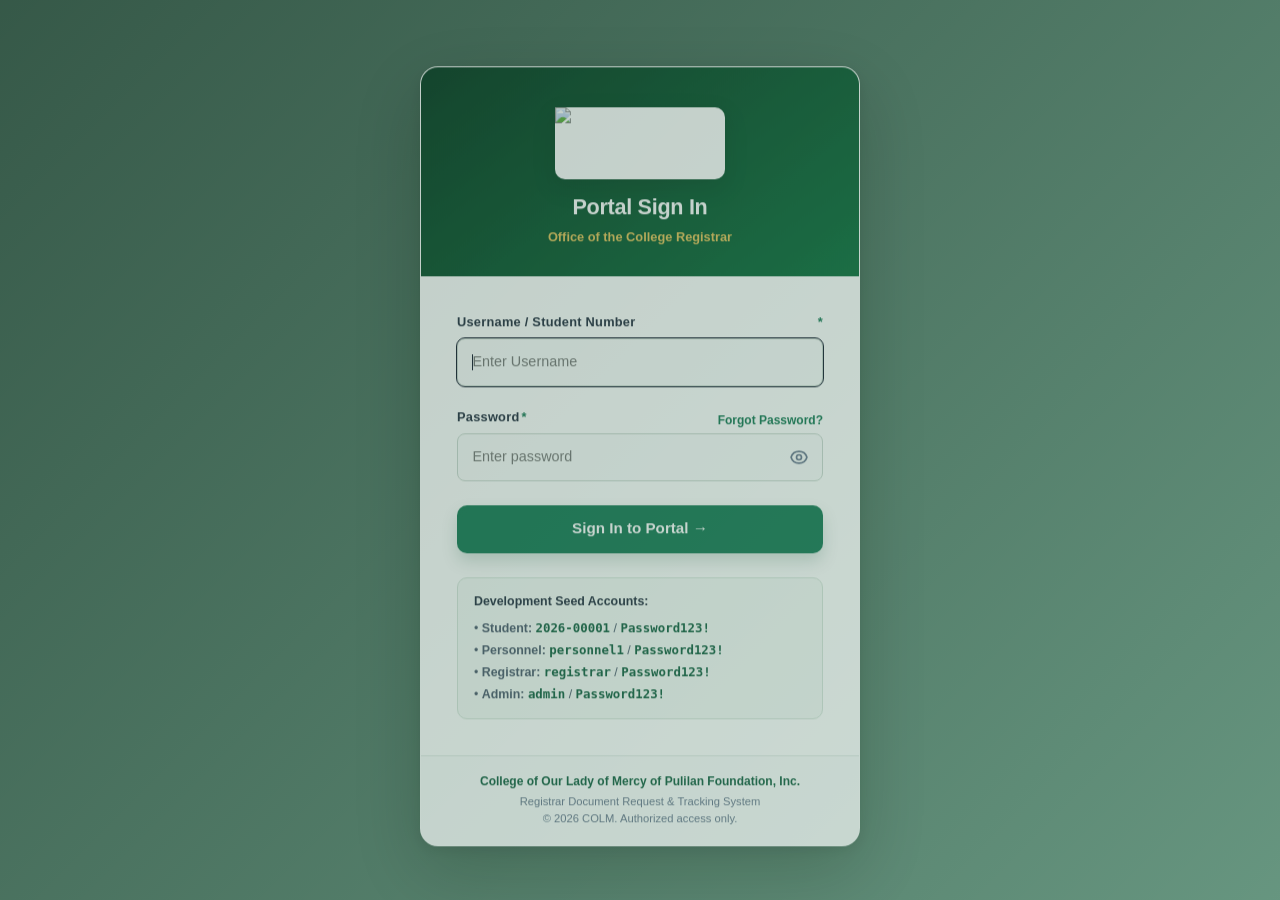
==== frontend/admin.html @ e0d3b265 "fixing UI, Function" ====
<!DOCTYPE html>
<html lang="en">
<head>
    <meta charset="UTF-8">
    <meta name="viewport" content="width=device-width, initial-scale=1.0">
    <title>System Administrator Portal - COLM</title>
    <link rel="stylesheet" href="css/reset.css?v=green20260903">
    <link rel="stylesheet" href="css/main.css?v=green20260903">
    <link rel="stylesheet" href="css/forms.css?v=green20260903">
    <link rel="stylesheet" href="css/tables.css?v=green20260903">
    <link rel="stylesheet" href="css/modals.css?v=green20260903">
    <link rel="stylesheet" href="css/notifications.css?v=green20260903">
    <link rel="stylesheet" href="css/responsive.css?v=green20260903">
    <link rel="stylesheet" href="css/ui-refresh.css?v=20260904">
</head>
<body>

    <div class="app-container">
        <!-- Sidebar -->
        <aside class="app-sidebar" id="appSidebar">
            <div class="sidebar-header">
                <div class="institution-logo">
                    <img src="colmlogo.jpg" alt="COLM logo">
                </div>
                <div class="sidebar-title">
                    <h2>SYSTEM ADMIN</h2>
                    <p>IT Department</p>
                </div>
            </div>

            <nav class="sidebar-nav">
                <div class="nav-section-title">Administration</div>
                <a href="#users" class="nav-item active" data-view="users">
                    <svg fill="none" stroke="currentColor" viewBox="0 0 24 24"><path stroke-linecap="round" stroke-linejoin="round" stroke-width="2" d="M12 4.354a4 4 0 110 5.292M15 21H3v-1a6 6 0 0112 0v1zm0 0h6v-1a6 6 0 00-9-5.197M13 7a4 4 0 11-8 0 4 4 0 018 0z"/></svg>
                    <span>User Accounts</span>
                </a>
                <a href="#audit" class="nav-item" data-view="audit">
                    <svg fill="none" stroke="currentColor" viewBox="0 0 24 24"><path stroke-linecap="round" stroke-linejoin="round" stroke-width="2" d="M9 12l2 2 4-4m5.618-4.016A11.955 11.955 0 0112 2.944a11.955 11.955 0 01-8.618 3.04A12.02 12.02 0 003 9c0 5.591 3.824 10.29 9 11.622 5.176-1.332 9-6.03 9-11.622 0-1.042-.133-2.052-.382-3.016z"/></svg>
                    <span>Technical Audit Logs</span>
                </a>
            </nav>

            <div class="sidebar-footer">
                <div class="user-quick-profile">
                    <div class="user-meta">
                        <span class="user-meta-name" id="sidebarUserName">System Admin</span>
                        <span class="user-meta-role" id="sidebarUserRole">Admin</span>
                    </div>
                    <button type="button" class="btn-logout" onclick="auth.logout()" title="Logout">
                        <svg width="20" height="20" fill="none" stroke="currentColor" viewBox="0 0 24 24"><path stroke-linecap="round" stroke-linejoin="round" stroke-width="2" d="M17 16l4-4m0 0l-4-4m4 4H7m6 4v1a3 3 0 01-3 3H6a3 3 0 01-3-3V7a3 3 0 013-3h4a3 3 0 013 3v1"/></svg>
                    </button>
                </div>
            </div>
        </aside>

        <!-- Main Content -->
        <main class="app-main">
            <!-- Header -->
            <header class="app-header">
                <div class="header-left">
                    <button type="button" class="btn-toggle-sidebar" id="btnToggleSidebar">
                        <svg width="24" height="24" fill="none" stroke="currentColor" viewBox="0 0 24 24"><path stroke-linecap="round" stroke-linejoin="round" stroke-width="2" d="M4 6h16M4 12h16M4 18h16"/></svg>
                    </button>
                    <div class="page-title-wrap">
                        <h1>System Administration Portal</h1>
                    </div>
                </div>

                <div class="header-right">
                    <div class="user-header-pill">
                        <div class="user-avatar" id="headerUserAvatar">A</div>
                        <div class="user-info-text">
                            <span class="user-info-name" id="headerUserName">Administrator</span>
                            <span class="user-info-role" id="headerUserRole">Admin</span>
                        </div>
                    </div>
                </div>
            </header>

            <div class="app-content">

                <!-- 1. USER ACCOUNTS MANAGEMENT -->
                <div class="view-pane" id="view_users">
                    <div style="background:#FFF3CD;color:#856404;padding:1rem;border-radius:var(--radius-md);margin-bottom:1.5rem;border:1px solid #FFEEBA;font-size:0.875rem;line-height:1.5;">
                        <strong style="display:block;margin-bottom:0.25rem;">Security Notice: Separation of Duties (SoD)</strong>
                        System Administrators are responsible for technical user management and access control but are <strong>not authorized</strong> to process, view, or alter confidential academic document requests. For registrar operations, use a Registrar or Personnel account.
                    </div>

                    <div class="card">
                        <div class="card-header">
                            <h3 class="card-title">System User Accounts</h3>
                            <button type="button" class="btn btn-primary btn-sm" onclick="AdminApp.openCreateUserModal()">+ Create User</button>
                        </div>

                        <!-- Filter Toolbar -->
                        <div class="filter-toolbar">
                            <div class="search-box-wrapper">
                                <svg fill="none" stroke="currentColor" viewBox="0 0 24 24"><path stroke-linecap="round" stroke-linejoin="round" stroke-width="2" d="M21 21l-6-6m2-5a7 7 0 11-14 0 7 7 0 0114 0z"/></svg>
                                <input type="text" class="search-input" id="userSearchInput" placeholder="Search username or ID...">
                            </div>

                            <div class="filter-group-items">
                                <select class="filter-select" id="userRoleFilter">
                                    <option value="">All Roles</option>
                                    <option value="Admin">System Admin</option>
                                    <option value="Registrar">OIC Registrar</option>
                                    <option value="Personnel">Registrar Personnel</option>
                                    <option value="Student">Student</option>
                                </select>
                                <select class="filter-select" id="userStatusFilter">
                                    <option value="">All Statuses</option>
                                    <option value="1">Active</option>
                                    <option value="0">Inactive / Locked</option>
                                </select>
                            </div>
                        </div>

                        <!-- Users Table -->
                        <div class="table-responsive">
                            <table class="data-table">
                                <thead>
                                    <tr>
                                        <th>ID</th>
                                        <th>Username / Student #</th>
                                        <th>Role</th>
                                        <th>Account Status</th>
                                        <th>Last Login</th>
                                        <th>Created At</th>
                                        <th class="actions-cell">Actions</th>
                                    </tr>
                                </thead>
                                <tbody id="usersTbody"></tbody>
                            </table>
                        </div>

                        <div id="usersPagination" class="pagination-container"></div>
                    </div>
                </div>

                <!-- 2. TECHNICAL AUDIT LOGS -->
                <div class="view-pane" id="view_audit" style="display:none;">
                    <div class="card">
                        <div class="card-header">
                            <h3 class="card-title">System Activity Audit Trail</h3>
                            <button type="button" class="btn btn-secondary btn-sm" onclick="AdminApp.loadSystemAudit(1)"><svg width="16" height="16" fill="none" stroke="currentColor" viewBox="0 0 24 24" aria-hidden="true"><path stroke-linecap="round" stroke-width="2" d="M20 11a8 8 0 10-2.34 5.66M20 11V5m0 6h-6"/></svg> Refresh</button>
                        </div>
                        <p style="font-size:0.85rem;color:var(--slate-600);margin-bottom:1rem;">
                            Immutable system audit logs tracking all data modifications, access requests, and state changes for compliance and security monitoring.
                        </p>

                        <div class="table-responsive">
                            <table class="data-table">
                                <thead>
                                    <tr>
                                        <th>Log ID</th>
                                        <th>Action</th>
                                        <th>Entity</th>
                                        <th>User Actor</th>
                                        <th>IP Address</th>
                                        <th>Timestamp</th>
                                    </tr>
                                </thead>
                                <tbody id="adminAuditTbody"></tbody>
                            </table>
                        </div>
                    </div>
                </div>

            </div>
            <footer class="system-footer">
                <strong>COLM Registrar Document Request &amp; Tracking System</strong>
                <span>&copy; 2026 COLM. Authorized access only.</span>
            </footer>
        </main>
    </div>

    <!-- MODAL: CREATE / EDIT USER -->
    <div class="modal-backdrop" id="userModal">
        <div class="modal-dialog">
            <div class="modal-header">
                <h3 class="modal-title" id="userModalTitle">Manage User Account</h3>
                <button type="button" class="btn-close-modal" aria-label="Close" onclick="document.getElementById('userModal').classList.remove('show')"><svg width="18" height="18" fill="none" stroke="currentColor" viewBox="0 0 24 24"><path stroke-linecap="round" stroke-width="2" d="M6 6l12 12M18 6 6 18"/></svg></button>
            </div>
            <form id="userForm" onsubmit="AdminApp.handleUserFormSubmit(event)">
                <input type="hidden" id="userId">
                <div class="modal-body">
                    <div class="form-group">
                        <label class="form-label" for="userUsername">Username / Employee ID <span class="required-star">*</span></label>
                        <input type="text" id="userUsername" class="form-control" required>
                    </div>

                    <div class="form-group">
                        <label class="form-label" for="userRole">System Role <span class="required-star">*</span></label>
                        <select class="form-control" id="userRole" required>
                            <option value="Personnel">Registrar Personnel</option>
                            <option value="Registrar">OIC Registrar</option>
                            <option value="Admin">System Administrator</option>
                        </select>
                    </div>

                    <div class="form-group">
                        <label class="form-label" for="userActive">Account Status</label>
                        <select class="form-control" id="userActive">
                            <option value="1">Active</option>
                            <option value="0">Inactive / Locked</option>
                        </select>
                    </div>

                    <div class="form-group">
                        <label class="form-label" for="userPassword">Account Password</label>
                        <input type="password" id="userPassword" class="form-control">
                        <span class="form-hint">Leave blank when editing to keep current password.</span>
                    </div>
                </div>
                <div class="modal-footer">
                    <button type="button" class="btn btn-secondary" onclick="document.getElementById('userModal').classList.remove('show')">Cancel</button>
                    <button type="submit" class="btn btn-primary">Save User Account</button>
                </div>
            </form>
        </div>
    </div>

    <!-- Scripts -->
    <script src="js/api.js"></script>
    <script src="js/utils.js?v=filters20260903"></script>
    <script src="js/notifications.js"></script>
    <script src="js/auth.js"></script>
    <script src="js/navigation.js"></script>
    <script src="js/admin.js"></script>
    <script>
        document.addEventListener('DOMContentLoaded', () => {
            AdminApp.init();
        });
    </script>
</body>
</html>
---- frontend/css/main.css ----
/* ==============================================================================
   COLM REGISTRAR DOCUMENT REQUEST AND TRACKING SYSTEM
   Master Design System & Core Styles
   ============================================================================== */

:root {
    /* Institutional Primary Colors */
    --primary-900: #01361C;
    --primary-800: #014522;
    --primary-700: #024E28; /* Primary Green */
    --primary-600: #056A37;
    --primary-500: #087C42;
    --primary-100: #D9F2E3;
    --primary-50:  #EFFAF2;

    /* Accent Colors (Institutional Gold) */
    --gold-700: #9A7B1C;
    --gold-600: #B89322;
    --gold-500: #D4AF37; /* Primary Gold */
    --gold-400: #E5C358;
    --gold-100: #FEF3C7;
    --gold-50:  #FFFBEB;

    /* Neutrals & Slate */
    --slate-900: #0F172A;
    --slate-800: #1E293B;
    --slate-700: #334155;
    --slate-600: #475569;
    --slate-500: #64748B;
    --slate-400: #94A3B8;
    --slate-300: #CBD5E1;
    --slate-200: #E2E8F0;
    --slate-100: #F1F5F9;
    --slate-50:  #F8FAFC;

    --surface: #FFFFFF;
    --background: #F8FAFC;
    --border-color: #E2E8F0;

    /* Status Colors */
    --status-submitted: #3B82F6;
    --status-submitted-bg: #EFF6FF;
    
    --status-verification: #8B5CF6;
    --status-verification-bg: #F5F3FF;
    
    --status-payment: #F59E0B;
    --status-payment-bg: #FEF3C7;
    
    --status-processing: #0284C7;
    --status-processing-bg: #E0F2FE;
    
    --status-review: #6366F1;
    --status-review-bg: #EEF2FF;
    
    --status-ready: #10B981;
    --status-ready-bg: #ECFDF5;
    
    --status-released: #059669;
    --status-released-bg: #D1FAE5;
    
    --status-on-hold: #D97706;
    --status-on-hold-bg: #FEF3C7;
    
    --status-incomplete: #EA580C;
    --status-incomplete-bg: #FFEDD5;
    
    --status-correction: #D946EF;
    --status-correction-bg: #FDF4FF;
    
    --status-rejected: #15803D;
    --status-rejected-bg: #DCFCE7;

    /* Layout & Shadows */
    --sidebar-width: 260px;
    --header-height: 70px;
    --radius-sm: 6px;
    --radius-md: 10px;
    --radius-lg: 16px;
    --radius-full: 9999px;

    --shadow-sm: 0 1px 2px 0 rgba(0, 0, 0, 0.05);
    --shadow-md: 0 4px 6px -1px rgba(0, 0, 0, 0.07), 0 2px 4px -2px rgba(0, 0, 0, 0.05);
    --shadow-lg: 0 10px 15px -3px rgba(0, 0, 0, 0.08), 0 4px 6px -4px rgba(0, 0, 0, 0.04);
    --shadow-xl: 0 20px 25px -5px rgba(0, 0, 0, 0.1), 0 8px 10px -6px rgba(0, 0, 0, 0.04);

    --transition: all 0.2s cubic-bezier(0.4, 0, 0.2, 1);
}

/* ==============================================================================
   APP LAYOUT (Sidebar + Main Content)
   ============================================================================== */
.app-container {
    display: flex;
    min-height: 100vh;
    background-color: var(--background);
}

/* Sidebar */
.app-sidebar {
    width: var(--sidebar-width);
    background: linear-gradient(180deg, var(--primary-900) 0%, var(--primary-800) 100%);
    color: #FFFFFF;
    display: flex;
    flex-direction: column;
    position: fixed;
    top: 0;
    bottom: 0;
    left: 0;
    z-index: 40;
    transition: var(--transition);
    border-right: 1px solid rgba(255, 255, 255, 0.1);
}

.sidebar-header {
    padding: 1.25rem 1.5rem;
    display: flex;
    align-items: center;
    gap: 0.75rem;
    border-bottom: 1px solid rgba(255, 255, 255, 0.1);
}

.institution-logo {
    width: 44px;
    height: 44px;
    background: #FFFFFF;
    border-radius: var(--radius-md);
    padding: 4px;
    display: flex;
    align-items: center;
    justify-content: center;
    box-shadow: var(--shadow-sm);
}

.institution-logo svg, .institution-logo img {
    width: 100%;
    height: 100%;
}

.sidebar-title h2 {
    font-size: 1rem;
    font-weight: 700;
    letter-spacing: 0.5px;
    line-height: 1.2;
    color: #FFFFFF;
}

.sidebar-title p {
    font-size: 0.75rem;
    color: var(--gold-400);
    font-weight: 600;
    text-transform: uppercase;
    letter-spacing: 0.5px;
}

.sidebar-nav {
    flex: 1;
    padding: 1.25rem 0.75rem;
    overflow-y: auto;
    display: flex;
    flex-direction: column;
    gap: 0.25rem;
}

.nav-section-title {
    font-size: 0.7rem;
    text-transform: uppercase;
    letter-spacing: 0.08em;
    color: rgba(255, 255, 255, 0.5);
    padding: 0.75rem 0.75rem 0.25rem;
    font-weight: 700;
}

.nav-item {
    display: flex;
    align-items: center;
    gap: 0.75rem;
    padding: 0.75rem 1rem;
    border-radius: var(--radius-md);
    font-size: 0.9rem;
    font-weight: 500;
    color: rgba(255, 255, 255, 0.85);
    transition: var(--transition);
}

.nav-item:hover {
    background-color: rgba(255, 255, 255, 0.12);
    color: #FFFFFF;
    transform: translateX(3px);
}

.nav-item.active {
    background: linear-gradient(90deg, rgba(212, 175, 55, 0.25) 0%, rgba(212, 175, 55, 0.1) 100%);
    color: var(--gold-400);
    font-weight: 600;
    border-left: 3px solid var(--gold-500);
}

.nav-item svg {
    width: 20px;
    height: 20px;
    flex-shrink: 0;
}

.sidebar-footer {
    padding: 1rem 1.25rem;
    border-top: 1px solid rgba(255, 255, 255, 0.1);
    background-color: rgba(0, 0, 0, 0.15);
}

.user-quick-profile {
    display: flex;
    align-items: center;
    justify-content: space-between;
}

.user-meta {
    display: flex;
    flex-direction: column;
}

.user-meta-name {
    font-size: 0.85rem;
    font-weight: 600;
    color: #FFFFFF;
}

.user-meta-role {
    font-size: 0.75rem;
    color: var(--gold-400);
}

.btn-logout {
    padding: 6px;
    border-radius: var(--radius-sm);
    color: rgba(255, 255, 255, 0.7);
    transition: var(--transition);
}

.btn-logout:hover {
    background: rgba(2, 78, 40, 0.2);
    color: #86EFAC;
}

/* App Main Wrapper */
.app-main {
    flex: 1;
    margin-left: var(--sidebar-width);
    display: flex;
    flex-direction: column;
    min-height: 100vh;
}

/* Header */
.app-header {
    height: var(--header-height);
    background-color: var(--surface);
    border-bottom: 1px solid var(--border-color);
    display: flex;
    align-items: center;
    justify-content: space-between;
    padding: 0 2rem;
    position: sticky;
    top: 0;
    z-index: 30;
    box-shadow: var(--shadow-sm);
}

.header-left {
    display: flex;
    align-items: center;
    gap: 1rem;
}

.btn-toggle-sidebar {
    display: none;
    padding: 8px;
    border-radius: var(--radius-sm);
    color: var(--slate-700);
}

.btn-toggle-sidebar:hover {
    background-color: var(--slate-100);
}

.page-title-wrap h1 {
    font-size: 1.25rem;
    font-weight: 700;
    color: var(--slate-900);
}

.header-right {
    display: flex;
    align-items: center;
    gap: 1.25rem;
}

/* Notification Bell Dropdown */
.notif-dropdown-wrapper {
    position: relative;
}

.btn-notif-bell {
    position: relative;
    padding: 8px;
    border-radius: var(--radius-full);
    color: var(--slate-600);
    transition: var(--transition);
}

.btn-notif-bell:hover {
    background-color: var(--slate-100);
    color: var(--slate-900);
}

.notif-badge {
    position: absolute;
    top: 4px;
    right: 4px;
    background-color: var(--primary-700);
    color: #FFFFFF;
    font-size: 0.65rem;
    font-weight: 700;
    padding: 1px 5px;
    border-radius: var(--radius-full);
    line-height: 1;
}

.notif-dropdown-menu {
    position: absolute;
    right: 0;
    top: calc(100% + 8px);
    width: 360px;
    max-height: 480px;
    background: var(--surface);
    border: 1px solid var(--border-color);
    border-radius: var(--radius-md);
    box-shadow: var(--shadow-xl);
    display: none;
    flex-direction: column;
    z-index: 50;
    overflow: hidden;
}

.notif-dropdown-menu.show {
    display: flex;
}

.notif-header {
    padding: 0.85rem 1rem;
    display: flex;
    align-items: center;
    justify-content: space-between;
    border-bottom: 1px solid var(--border-color);
    background-color: var(--slate-50);
}

.notif-header h4 {
    font-size: 0.9rem;
    font-weight: 600;
}

.notif-header button {
    font-size: 0.75rem;
    color: var(--primary-700);
    font-weight: 600;
}

.notif-list {
    overflow-y: auto;
    max-height: 380px;
}

.notif-item {
    padding: 0.85rem 1rem;
    border-bottom: 1px solid var(--border-color);
    display: flex;
    flex-direction: column;
    gap: 0.25rem;
    cursor: pointer;
    transition: var(--transition);
}

.notif-item:hover {
    background-color: var(--slate-50);
}

.notif-item.unread {
    background-color: var(--primary-50);
    border-left: 3px solid var(--primary-700);
}

.notif-title {
    font-size: 0.85rem;
    font-weight: 600;
    color: var(--slate-900);
}

.notif-message {
    font-size: 0.8rem;
    color: var(--slate-600);
    line-height: 1.35;
}

.notif-time {
    font-size: 0.7rem;
    color: var(--slate-400);
}

.notif-empty {
    padding: 2rem 1rem;
    text-align: center;
    color: var(--slate-500);
    font-size: 0.85rem;
}

/* User Pill in Header */
.user-header-pill {
    display: flex;
    align-items: center;
    gap: 0.75rem;
    padding: 4px 12px 4px 4px;
    border-radius: var(--radius-full);
    background-color: var(--slate-100);
    border: 1px solid var(--border-color);
}

.user-avatar {
    width: 34px;
    height: 34px;
    border-radius: var(--radius-full);
    background: var(--primary-700);
    color: #FFFFFF;
    display: flex;
    align-items: center;
    justify-content: center;
    font-weight: 700;
    font-size: 0.85rem;
}

.user-info-text {
    display: flex;
    flex-direction: column;
}

.user-info-name {
    font-size: 0.85rem;
    font-weight: 600;
    color: var(--slate-800);
    line-height: 1.1;
}

.user-info-role {
    font-size: 0.7rem;
    color: var(--slate-500);
}

/* Main Content Area */
.app-content {
    flex: 1;
    padding: 2rem;
    max-width: 1440px;
    width: 100%;
    margin: 0 auto;
}

.system-footer {
    margin: auto 2rem 0;
    padding: 1rem 0 1.25rem;
    border-top: 1px solid var(--border-color);
    color: var(--slate-500);
    font-size: 0.72rem;
    line-height: 1.5;
    text-align: center;
}

.system-footer strong {
    color: var(--primary-800);
    font-weight: 700;
}

.system-footer span {
    margin-left: 0.35rem;
}

/* ==============================================================================
   CARDS & WIDGETS
   ============================================================================== */
.card {
    background-color: var(--surface);
    border-radius: var(--radius-md);
    border: 1px solid var(--border-color);
    box-shadow: var(--shadow-sm);
    padding: 1.5rem;
    margin-bottom: 1.5rem;
    transition: var(--transition);
}

.card-header {
    display: flex;
    align-items: center;
    justify-content: space-between;
    margin-bottom: 1.25rem;
    padding-bottom: 0.85rem;
    border-bottom: 1px solid var(--border-color);
}

.card-title {
    font-size: 1.1rem;
    font-weight: 700;
    color: var(--slate-900);
    display: flex;
    align-items: center;
    gap: 0.5rem;
}

/* Stats Grid */
.stats-grid {
    display: grid;
    grid-template-columns: repeat(auto-fit, minmax(220px, 1fr));
    gap: 1.25rem;
    margin-bottom: 1.5rem;
}

.stat-card {
    background-color: var(--surface);
    border: 1px solid var(--border-color);
    border-radius: var(--radius-md);
    padding: 1.25rem;
    display: flex;
    align-items: center;
    gap: 1rem;
    box-shadow: var(--shadow-sm);
    position: relative;
    overflow: hidden;
}

.stat-card.is-filterable,
.filter-trigger {
    cursor: pointer;
}

.stat-card.is-filterable:hover,
.filter-trigger:hover {
    transform: translateY(-2px);
    box-shadow: var(--shadow-md);
}

.stat-card.is-filterable.is-active {
    outline: 2px solid var(--primary-500);
    outline-offset: 2px;
}

.filter-trigger {
    border: 0;
    font: inherit;
}

.stat-card::before {
    content: "";
    position: absolute;
    left: 0;
    top: 0;
    bottom: 0;
    width: 4px;
    background-color: var(--primary-700);
}

.stat-icon {
    width: 48px;
    height: 48px;
    border-radius: var(--radius-md);
    background-color: var(--primary-50);
    color: var(--primary-700);
    display: flex;
    align-items: center;
    justify-content: center;
    flex-shrink: 0;
}

.stat-icon svg {
    width: 24px;
    height: 24px;
}

.stat-info {
    display: flex;
    flex-direction: column;
    min-width: 0;
}

.stat-value {
    font-size: 1.6rem;
    font-weight: 800;
    color: var(--slate-900);
    line-height: 1.1;
}

.stat-label {
    font-size: 0.8rem;
    font-weight: 600;
    color: var(--slate-500);
    text-transform: uppercase;
    letter-spacing: 0.5px;
    margin-top: 2px;
    white-space: normal;
}

/* Status Badges */
.badge {
    display: inline-flex;
    align-items: center;
    gap: 5px;
    font-size: 0.75rem;
    font-weight: 700;
    padding: 3px 9px;
    border-radius: var(--radius-full);
    text-transform: uppercase;
    letter-spacing: 0.5px;
    white-space: nowrap;
}

.badge-submitted {
    background-color: var(--status-submitted-bg);
    color: var(--status-submitted);
    border: 1px solid rgba(59, 130, 246, 0.2);
}

.badge-verification {
    background-color: var(--status-verification-bg);
    color: var(--status-verification);
    border: 1px solid rgba(139, 92, 246, 0.2);
}

.badge-payment {
    background-color: var(--status-payment-bg);
    color: var(--status-payment);
    border: 1px solid rgba(245, 158, 11, 0.3);
}

.badge-processing {
    background-color: var(--status-processing-bg);
    color: var(--status-processing);
    border: 1px solid rgba(2, 132, 199, 0.25);
}

.badge-review {
    background-color: var(--status-review-bg);
    color: var(--status-review);
    border: 1px solid rgba(99, 102, 241, 0.25);
}

.badge-ready {
    background-color: var(--status-ready-bg);
    color: var(--status-ready);
    border: 1px solid rgba(16, 185, 129, 0.25);
}

.badge-released {
    background-color: var(--status-released-bg);
    color: var(--status-released);
    border: 1px solid rgba(5, 150, 105, 0.25);
}

.badge-on-hold {
    background-color: var(--status-on-hold-bg);
    color: var(--status-on-hold);
    border: 1px solid rgba(217, 119, 6, 0.25);
}

.badge-incomplete {
    background-color: var(--status-incomplete-bg);
    color: var(--status-incomplete);
    border: 1px solid rgba(234, 88, 12, 0.25);
}

.badge-correction {
    background-color: var(--status-correction-bg);
    color: var(--status-correction);
    border: 1px solid rgba(217, 70, 239, 0.25);
}

.badge-rejected {
    background-color: var(--status-rejected-bg);
    color: var(--status-rejected);
    border: 1px solid rgba(239, 68, 68, 0.25);
}

.badge-active {
    background-color: #ECFDF5;
    color: #059669;
    border: 1px solid #A7F3D0;
}

.badge-inactive {
    background-color: #F1F5F9;
    color: #64748B;
    border: 1px solid #CBD5E1;
}

/* Buttons */
.btn {
    display: inline-flex;
    align-items: center;
    justify-content: center;
    gap: 0.5rem;
    padding: 0.6rem 1.1rem;
    font-size: 0.875rem;
    font-weight: 600;
    border-radius: var(--radius-md);
    transition: var(--transition);
    text-align: center;
    white-space: nowrap;
}

.btn-primary {
    background-color: var(--primary-700);
    color: #FFFFFF;
    box-shadow: 0 1px 2px rgba(123, 17, 19, 0.3);
}

.btn-primary:hover {
    background-color: var(--primary-800);
    transform: translateY(-1px);
    box-shadow: var(--shadow-md);
}

.btn-secondary {
    background-color: var(--slate-100);
    color: var(--slate-700);
    border: 1px solid var(--slate-300);
}

.btn-secondary:hover {
    background-color: var(--slate-200);
    color: var(--slate-900);
}

.btn-gold {
    background-color: var(--gold-500);
    color: var(--slate-900);
    font-weight: 700;
}

.btn-gold:hover {
    background-color: var(--gold-600);
    color: #FFFFFF;
}

.btn-danger {
    background-color: var(--primary-700);
    color: #FFFFFF;
}

.btn-danger:hover {
    background-color: var(--primary-800);
}

/* Keep legacy inline error and danger states within the green theme. */
[style*="#EF4444"], [style*="#ef4444"],
[style*="#DC2626"], [style*="#dc2626"],
[style*="#B91C1C"], [style*="#b91c1c"],
[style*="#FEE2E2"], [style*="#fee2e2"],
[style*="#FEF2F2"], [style*="#fef2f2"],
[style*="#FECACA"], [style*="#fecaca"] {
    color: var(--primary-700) !important;
    background-color: var(--primary-50) !important;
    border-color: var(--primary-100) !important;
}

.btn-danger[style], [style*="btn-danger"] {
    color: #FFFFFF !important;
    background-color: var(--primary-700) !important;
}

.btn-sm {
    padding: 0.35rem 0.65rem;
    font-size: 0.775rem;
    border-radius: var(--radius-sm);
}

.btn-lg {
    padding: 0.85rem 1.6rem;
    font-size: 1rem;
}

/* Back Button */
.btn-back {
    display: inline-flex;
    align-items: center;
    gap: 0.4rem;
    font-size: 0.85rem;
    font-weight: 600;
    color: var(--slate-600);
    margin-bottom: 1rem;
    transition: var(--transition);
}

.btn-back:hover {
    color: var(--primary-700);
    transform: translateX(-3px);
}

/* Shared polish for dense information-management screens. */
body {
    background: var(--background);
}

button,
a,
.card,
.form-control,
.search-input,
.filter-select,
.stat-card {
    transition: var(--transition);
}

button:focus-visible,
a:focus-visible,
input:focus-visible,
select:focus-visible,
textarea:focus-visible {
    outline: 3px solid rgba(8, 124, 66, 0.25);
    outline-offset: 2px;
}

.app-header {
    box-shadow: 0 1px 0 rgba(15, 23, 42, 0.04), 0 6px 18px rgba(15, 23, 42, 0.04);
}

.card {
    box-shadow: 0 1px 2px rgba(15, 23, 42, 0.03), 0 8px 24px rgba(15, 23, 42, 0.035);
}

.card:hover {
    border-color: #B8DCC5;
}

.data-table tbody tr {
    transition: background-color 0.15s ease, box-shadow 0.15s ease;
}

.data-table tbody tr:hover {
    background-color: #F4FBF6;
    box-shadow: inset 3px 0 0 var(--primary-500);
}

/* Timeline Components */
.timeline {
    position: relative;
    padding-left: 2rem;
    margin: 1.5rem 0;
}

.timeline::before {
    content: "";
    position: absolute;
    left: 7px;
    top: 5px;
    bottom: 5px;
    width: 2px;
    background-color: var(--border-color);
}

.timeline-item {
    position: relative;
    margin-bottom: 1.5rem;
}

.timeline-item:last-child {
    margin-bottom: 0;
}

.timeline-point {
    position: absolute;
    left: -2rem;
    top: 2px;
    width: 16px;
    height: 16px;
    border-radius: var(--radius-full);
    background-color: var(--slate-300);
    border: 3px solid var(--surface);
    box-shadow: 0 0 0 1px var(--slate-300);
}

.timeline-item.active .timeline-point {
    background-color: var(--primary-700);
    box-shadow: 0 0 0 3px var(--primary-100);
}

.timeline-item.completed .timeline-point {
    background-color: #10B981;
    box-shadow: 0 0 0 3px #D1FAE5;
}

.timeline-content {
    background: var(--slate-50);
    border: 1px solid var(--border-color);
    border-radius: var(--radius-md);
    padding: 0.85rem 1rem;
}

.timeline-header {
    display: flex;
    align-items: center;
    justify-content: space-between;
    margin-bottom: 0.25rem;
}

.timeline-title {
    font-size: 0.9rem;
    font-weight: 700;
    color: var(--slate-800);
}

.timeline-date {
    font-size: 0.75rem;
    color: var(--slate-500);
}

.timeline-remarks {
    font-size: 0.8rem;
    color: var(--slate-600);
}

/* Empty State */
.empty-state {
    text-align: center;
    padding: 3rem 1.5rem;
    display: flex;
    flex-direction: column;
    align-items: center;
    justify-content: center;
    color: var(--slate-500);
}

.empty-state svg {
    width: 64px;
    height: 64px;
    color: var(--slate-300);
    margin-bottom: 1rem;
}

.empty-state h3 {
    font-size: 1.1rem;
    font-weight: 700;
    color: var(--slate-700);
    margin-bottom: 0.35rem;
}

.empty-state p {
    font-size: 0.875rem;
    max-width: 400px;
    margin-bottom: 1.25rem;
}

/* Loading Spinner */
.spinner {
    width: 24px;
    height: 24px;
    border: 3px solid var(--slate-200);
    border-top-color: var(--primary-700);
    border-radius: var(--radius-full);
    animation: spin 0.8s linear infinite;
    display: inline-block;
}

@keyframes spin {
    to { transform: rotate(360deg); }
}

.loading-overlay {
    display: flex;
    flex-direction: column;
    align-items: center;
    justify-content: center;
    gap: 1rem;
    padding: 3rem 1rem;
    color: var(--slate-600);
    font-weight: 600;
}
---- frontend/css/forms.css ----
/* ==============================================================================
   COLM REGISTRAR DOCUMENT REQUEST AND TRACKING SYSTEM
   Form Styles & Wizard Component
   ============================================================================== */

.form-group {
    margin-bottom: 1.25rem;
    display: flex;
    flex-direction: column;
}

.form-row {
    display: grid;
    grid-template-columns: repeat(auto-fit, minmax(240px, 1fr));
    gap: 1.25rem;
    margin-bottom: 1.25rem;
}

.form-row .form-group {
    margin-bottom: 0;
}

.form-label {
    font-size: 0.85rem;
    font-weight: 600;
    color: var(--slate-700);
    margin-bottom: 0.4rem;
    display: flex;
    align-items: center;
    justify-content: space-between;
}

.form-label .required-star {
    color: var(--primary-700);
    margin-left: 2px;
}

.form-control {
    width: 100%;
    padding: 0.65rem 0.85rem;
    font-size: 0.9rem;
    color: var(--slate-900);
    background-color: #FFFFFF;
    border: 1px solid var(--slate-300);
    border-radius: var(--radius-md);
    transition: var(--transition);
    outline: none;
}

.form-control:focus {
    border-color: var(--primary-700);
    box-shadow: 0 0 0 3px rgba(2, 78, 40, 0.12);
}

.form-control:disabled, .form-control[readonly] {
    background-color: var(--slate-100);
    color: var(--slate-500);
    cursor: not-allowed;
}

textarea.form-control {
    min-height: 90px;
    resize: vertical;
}

.form-hint {
    font-size: 0.75rem;
    color: var(--slate-500);
    margin-top: 0.35rem;
}

.form-error-msg {
    font-size: 0.75rem;
    color: var(--primary-700);
    font-weight: 600;
    margin-top: 0.35rem;
    display: none;
}

.form-group.has-error .form-control {
    border-color: var(--primary-700);
    background-color: var(--primary-50);
}

.form-group.has-error .form-error-msg {
    display: block;
}

/* Search Bar with Input Group */
.search-box-wrapper {
    position: relative;
    display: flex;
    align-items: center;
    width: 100%;
    max-width: 420px;
}

.search-box-wrapper svg {
    position: absolute;
    left: 12px;
    width: 18px;
    height: 18px;
    color: var(--slate-400);
    pointer-events: none;
}

.search-input {
    width: 100%;
    padding: 0.6rem 0.85rem 0.6rem 2.4rem;
    font-size: 0.875rem;
    border: 1px solid var(--slate-300);
    border-radius: var(--radius-md);
    background-color: var(--surface);
    transition: var(--transition);
    outline: none;
}

.search-input:focus {
    border-color: var(--primary-700);
    box-shadow: 0 0 0 3px rgba(2, 78, 40, 0.1);
}

/* Filter Toolbar */
.filter-toolbar {
    display: flex;
    flex-wrap: wrap;
    align-items: center;
    justify-content: space-between;
    gap: 1rem;
    padding: 1rem;
    background-color: var(--surface);
    border: 1px solid var(--border-color);
    border-radius: var(--radius-md);
    margin-bottom: 1.25rem;
}

.filter-group-items {
    display: flex;
    flex-wrap: wrap;
    align-items: center;
    gap: 0.75rem;
}

.filter-select {
    padding: 0.5rem 0.75rem;
    font-size: 0.85rem;
    border: 1px solid var(--slate-300);
    border-radius: var(--radius-sm);
    background-color: #FFFFFF;
    color: var(--slate-700);
    outline: none;
}

.filter-select:focus {
    border-color: var(--primary-500);
    box-shadow: 0 0 0 3px rgba(8, 124, 66, 0.1);
}

/* File Upload Dropzone */
.file-upload-dropzone {
    border: 2px dashed var(--slate-300);
    border-radius: var(--radius-md);
    padding: 1.5rem;
    text-align: center;
    background-color: var(--slate-50);
    cursor: pointer;
    transition: var(--transition);
    position: relative;
}

.file-upload-dropzone:hover, .file-upload-dropzone.dragover {
    border-color: var(--primary-700);
    background-color: var(--primary-50);
}

.file-upload-dropzone input[type="file"] {
    position: absolute;
    top: 0;
    left: 0;
    width: 100%;
    height: 100%;
    opacity: 0;
    cursor: pointer;
}

.dropzone-icon {
    width: 40px;
    height: 40px;
    color: var(--primary-700);
    margin: 0 auto 0.5rem;
}

.dropzone-text {
    font-size: 0.875rem;
    font-weight: 600;
    color: var(--slate-800);
}

.dropzone-subtext {
    font-size: 0.75rem;
    color: var(--slate-500);
}

.selected-file-preview {
    margin-top: 0.75rem;
    padding: 0.5rem 0.75rem;
    background: #FFFFFF;
    border: 1px solid var(--slate-200);
    border-radius: var(--radius-sm);
    font-size: 0.8rem;
    font-weight: 600;
    color: var(--primary-800);
    display: inline-flex;
    align-items: center;
    gap: 0.5rem;
}

/* ==============================================================================
   MULTI-STEP WIZARD (Student Request Form)
   ============================================================================== */
.wizard-steps-track {
    display: flex;
    align-items: center;
    justify-content: space-between;
    position: relative;
    margin-bottom: 2rem;
    padding: 0 1rem;
}

.wizard-steps-track::before {
    content: "";
    position: absolute;
    left: 2rem;
    right: 2rem;
    top: 50%;
    transform: translateY(-50%);
    height: 3px;
    background-color: var(--slate-200);
    z-index: 1;
}

.wizard-step {
    position: relative;
    z-index: 2;
    display: flex;
    flex-direction: column;
    align-items: center;
    gap: 0.4rem;
}

.wizard-step-circle {
    width: 36px;
    height: 36px;
    border-radius: var(--radius-full);
    background-color: #FFFFFF;
    border: 2px solid var(--slate-300);
    color: var(--slate-500);
    font-weight: 700;
    font-size: 0.9rem;
    display: flex;
    align-items: center;
    justify-content: center;
    transition: var(--transition);
}

.wizard-step-label {
    font-size: 0.75rem;
    font-weight: 600;
    color: var(--slate-500);
    text-align: center;
}

.wizard-step.active .wizard-step-circle {
    background-color: var(--primary-700);
    border-color: var(--primary-700);
    color: #FFFFFF;
    box-shadow: 0 0 0 4px var(--primary-100);
}

.wizard-step.active .wizard-step-label {
    color: var(--primary-700);
    font-weight: 700;
}

.wizard-step.completed .wizard-step-circle {
    background-color: #10B981;
    border-color: #10B981;
    color: #FFFFFF;
}

.wizard-step-pane {
    display: none;
}

.wizard-step-pane.active {
    display: block;
    animation: fadeIn 0.25s ease-in-out;
}

@keyframes fadeIn {
    from { opacity: 0; transform: translateY(6px); }
    to { opacity: 1; transform: translateY(0); }
}

.wizard-actions {
    display: flex;
    align-items: center;
    justify-content: space-between;
    margin-top: 2rem;
    padding-top: 1.25rem;
    border-top: 1px solid var(--border-color);
}
---- frontend/css/tables.css ----
/* ==============================================================================
   COLM REGISTRAR DOCUMENT REQUEST AND TRACKING SYSTEM
   Table & Pagination Styles
   ============================================================================== */

.table-responsive {
    width: 100%;
    overflow-x: auto;
    -webkit-overflow-scrolling: touch;
    border-radius: var(--radius-md);
    border: 1px solid var(--border-color);
    background-color: var(--surface);
}

.data-table {
    width: 100%;
    text-align: left;
    font-size: 0.875rem;
}

.data-table thead {
    background-color: var(--slate-50);
    border-bottom: 2px solid var(--border-color);
}

.data-table th {
    padding: 0.85rem 1rem;
    font-weight: 700;
    color: var(--slate-700);
    text-transform: uppercase;
    font-size: 0.75rem;
    letter-spacing: 0.5px;
    white-space: nowrap;
}

.data-table th.sortable {
    cursor: pointer;
    user-select: none;
}

.data-table th.sortable:hover {
    color: var(--primary-700);
    background-color: var(--slate-100);
}

.data-table tbody tr {
    border-bottom: 1px solid var(--border-color);
    transition: var(--transition);
}

.data-table tbody tr:hover {
    background-color: #F8FAFC;
}

.data-table tbody tr:last-child {
    border-bottom: none;
}

.data-table td {
    padding: 0.85rem 1rem;
    color: var(--slate-800);
    vertical-align: middle;
}

.data-table td.actions-cell {
    white-space: nowrap;
    text-align: right;
}

.data-table .primary-cell-text {
    font-weight: 600;
    color: var(--slate-900);
}

.data-table .secondary-cell-text {
    font-size: 0.75rem;
    color: var(--slate-500);
}

/* Pagination Footer */
.pagination-container {
    display: flex;
    flex-wrap: wrap;
    align-items: center;
    justify-content: space-between;
    gap: 1rem;
    padding: 1rem 0 0.5rem;
}

.pagination-summary {
    font-size: 0.85rem;
    color: var(--slate-600);
}

.pagination-controls {
    display: flex;
    align-items: center;
    gap: 0.35rem;
}

.pagination-btn {
    padding: 6px 12px;
    border: 1px solid var(--slate-300);
    background-color: var(--surface);
    border-radius: var(--radius-sm);
    font-size: 0.8rem;
    font-weight: 600;
    color: var(--slate-700);
    transition: var(--transition);
}

.pagination-btn:hover:not(:disabled) {
    background-color: var(--slate-100);
    border-color: var(--slate-400);
}

.pagination-btn.active {
    background-color: var(--primary-700);
    border-color: var(--primary-700);
    color: #FFFFFF;
}

.pagination-btn:disabled {
    opacity: 0.5;
    cursor: not-allowed;
}
---- frontend/css/modals.css ----
/* ==============================================================================
   COLM REGISTRAR DOCUMENT REQUEST AND TRACKING SYSTEM
   Modal Dialogs & Confirmation Overlay Styles
   ============================================================================== */

.modal-backdrop {
    position: fixed;
    top: 0;
    left: 0;
    right: 0;
    bottom: 0;
    background-color: rgba(15, 23, 42, 0.6);
    backdrop-filter: blur(4px);
    display: none;
    align-items: center;
    justify-content: center;
    padding: 1.25rem;
    z-index: 100;
    animation: fadeInModal 0.2s ease-out;
}

.modal-backdrop.show {
    display: flex;
}

.modal-dialog {
    background-color: var(--surface);
    border-radius: var(--radius-lg);
    box-shadow: var(--shadow-xl);
    width: 100%;
    max-width: 580px;
    max-height: 90vh;
    display: flex;
    flex-direction: column;
    overflow: hidden;
    animation: slideUpModal 0.25s cubic-bezier(0.16, 1, 0.3, 1);
}

.modal-dialog.modal-lg {
    max-width: 820px;
}

.modal-header {
    padding: 1.25rem 1.5rem;
    border-bottom: 1px solid var(--border-color);
    display: flex;
    align-items: center;
    justify-content: space-between;
    background-color: var(--slate-50);
}

.modal-title {
    font-size: 1.1rem;
    font-weight: 700;
    color: var(--slate-900);
}

.btn-close-modal {
    padding: 6px;
    border-radius: var(--radius-sm);
    color: var(--slate-400);
    transition: var(--transition);
}

.btn-close-modal:hover {
    color: var(--slate-800);
    background-color: var(--slate-200);
}

.modal-body {
    padding: 1.5rem;
    overflow-y: auto;
    max-height: calc(90vh - 140px);
}

.modal-footer {
    padding: 1rem 1.5rem;
    border-top: 1px solid var(--border-color);
    display: flex;
    align-items: center;
    justify-content: flex-end;
    gap: 0.75rem;
    background-color: var(--slate-50);
}

.detail-grid {
    display: grid;
    grid-template-columns: repeat(2, minmax(0, 1fr));
    gap: 1rem;
}

.detail-grid > div {
    min-width: 0;
}

.detail-label {
    display: block;
    margin-bottom: 0.25rem;
    color: var(--slate-500);
    font-size: 0.72rem;
    font-weight: 700;
    letter-spacing: 0.04em;
    text-transform: uppercase;
}

@media (max-width: 520px) {
    .detail-grid {
        grid-template-columns: 1fr;
        gap: 0.8rem;
    }
}

/* Confirmation Dialog */
.confirm-dialog-content {
    text-align: center;
    padding: 1rem 0;
}

.confirm-dialog-icon {
    width: 56px;
    height: 56px;
    border-radius: var(--radius-full);
    display: flex;
    align-items: center;
    justify-content: center;
    margin: 0 auto 1rem;
}

.confirm-dialog-icon.danger {
    background-color: var(--primary-50);
    color: var(--primary-700);
}

.confirm-dialog-icon.warning {
    background-color: #FEF3C7;
    color: #D97706;
}

.confirm-dialog-icon.info {
    background-color: #EFF6FF;
    color: #2563EB;
}

.confirm-dialog-title {
    font-size: 1.15rem;
    font-weight: 700;
    color: var(--slate-900);
    margin-bottom: 0.5rem;
}

.confirm-dialog-desc {
    font-size: 0.9rem;
    color: var(--slate-600);
    max-width: 400px;
    margin: 0 auto;
    line-height: 1.45;
}

@keyframes fadeInModal {
    from { opacity: 0; }
    to { opacity: 1; }
}

@keyframes slideUpModal {
    from { opacity: 0; transform: translateY(20px) scale(0.98); }
    to { opacity: 1; transform: translateY(0) scale(1); }
}
---- frontend/css/notifications.css ----
/* ==============================================================================
   COLM REGISTRAR DOCUMENT REQUEST AND TRACKING SYSTEM
   Custom Toast Notification Stack
   ============================================================================== */

.toast-container {
    position: fixed;
    top: 20px;
    right: 20px;
    z-index: 9999;
    display: flex;
    flex-direction: column;
    gap: 10px;
    max-width: 380px;
    width: calc(100% - 40px);
    pointer-events: none;
}

.toast {
    background: #FFFFFF;
    border-radius: var(--radius-md);
    box-shadow: 0 10px 25px -5px rgba(0, 0, 0, 0.15), 0 8px 10px -6px rgba(0, 0, 0, 0.1);
    padding: 1rem 1.15rem;
    display: flex;
    align-items: flex-start;
    gap: 0.85rem;
    border-left: 4px solid var(--slate-400);
    pointer-events: auto;
    animation: toastSlideIn 0.3s cubic-bezier(0.16, 1, 0.3, 1);
    transition: all 0.25s ease;
    position: relative;
    overflow: hidden;
}

.toast.toast-hiding {
    animation: toastSlideOut 0.25s forwards cubic-bezier(0.7, 0, 0.84, 0);
}

.toast-icon {
    width: 20px;
    height: 20px;
    flex-shrink: 0;
    margin-top: 1px;
}

.toast-content {
    flex: 1;
    display: flex;
    flex-direction: column;
    gap: 2px;
}

.toast-title {
    font-size: 0.875rem;
    font-weight: 700;
    color: var(--slate-900);
}

.toast-message {
    font-size: 0.8rem;
    color: var(--slate-600);
    line-height: 1.35;
}

.btn-toast-close {
    padding: 2px;
    color: var(--slate-400);
    border-radius: var(--radius-sm);
    flex-shrink: 0;
    transition: var(--transition);
}

.btn-toast-close:hover {
    color: var(--slate-700);
    background-color: var(--slate-100);
}

/* Toast Semantic Themes */
.toast.toast-success {
    border-left-color: #10B981;
}
.toast.toast-success .toast-icon {
    color: #10B981;
}

.toast.toast-error {
    border-left-color: var(--primary-700);
}
.toast.toast-error .toast-icon {
    color: var(--primary-700);
}

.toast.toast-warning {
    border-left-color: #F59E0B;
}
.toast.toast-warning .toast-icon {
    color: #F59E0B;
}

.toast.toast-info {
    border-left-color: #3B82F6;
}
.toast.toast-info .toast-icon {
    color: #3B82F6;
}

@keyframes toastSlideIn {
    from {
        transform: translateX(100%);
        opacity: 0;
    }
    to {
        transform: translateX(0);
        opacity: 1;
    }
}

@keyframes toastSlideOut {
    from {
        transform: translateX(0);
        opacity: 1;
    }
    to {
        transform: translateX(120%);
        opacity: 0;
    }
}
---- frontend/css/responsive.css ----
/* ==============================================================================
   COLM REGISTRAR DOCUMENT REQUEST AND TRACKING SYSTEM
   Responsive Adaptations & Print Styles
   ============================================================================== */

@media (max-width: 1024px) {
    :root {
        --sidebar-width: 240px;
    }
    .app-content {
        padding: 1.5rem;
    }
}

@media (max-width: 768px) {
    .app-sidebar {
        transform: translateX(-100%);
        box-shadow: var(--shadow-xl);
    }

    .app-sidebar.sidebar-open {
        transform: translateX(0);
    }

    .sidebar-backdrop {
        position: fixed;
        top: 0;
        left: 0;
        right: 0;
        bottom: 0;
        background: rgba(15, 23, 42, 0.5);
        z-index: 35;
        display: none;
    }

    .sidebar-backdrop.show {
        display: block;
    }

    .app-main {
        margin-left: 0;
    }

    .btn-toggle-sidebar {
        display: flex;
    }

    .app-header {
        padding: 0 1rem;
    }

    .app-content {
        padding: 1rem;
    }

    .system-footer {
        margin: auto 1rem 0;
        padding-bottom: 1rem;
    }

    .user-info-text {
        display: none;
    }

    .stats-grid {
        grid-template-columns: repeat(auto-fit, minmax(160px, 1fr));
        gap: 0.85rem;
    }

    .stat-card {
        padding: 1rem;
    }

    .stat-icon {
        width: 40px;
        height: 40px;
    }

    .stat-value {
        font-size: 1.3rem;
    }

    .filter-toolbar {
        flex-direction: column;
        align-items: stretch;
    }

    .filter-group-items {
        flex-direction: column;
        align-items: stretch;
    }

    .filter-select, .search-box-wrapper {
        max-width: 100%;
        width: 100%;
    }

    .notif-dropdown-menu {
        width: calc(100vw - 32px);
        right: -60px;
    }

    .wizard-steps-track {
        margin-bottom: 1.5rem;
    }

    .wizard-step-label {
        font-size: 0.65rem;
    }

    .wizard-step-circle {
        width: 30px;
        height: 30px;
        font-size: 0.8rem;
    }
}

@media (max-width: 480px) {
    .stats-grid {
        grid-template-columns: 1fr;
    }

    .modal-dialog {
        margin: 0.5rem;
        max-height: 95vh;
    }

    .card {
        padding: 1rem;
    }

    .system-footer span {
        display: block;
        margin: 0;
    }

    .wizard-step-label {
        display: none;
    }
}

/* ==============================================================================
   PRINT STYLES FOR INSTITUTIONAL REPORTS
   ============================================================================== */
@media print {
    .app-sidebar,
    .app-header,
    .btn,
    .filter-toolbar,
    .pagination-container,
    .toast-container,
    .btn-back {
        display: none !important;
    }

    .app-container {
        display: block !important;
        background: #FFFFFF !important;
    }

    .app-main {
        margin-left: 0 !important;
    }

    .app-content {
        padding: 0 !important;
        max-width: 100% !important;
    }

    .card {
        border: none !important;
        box-shadow: none !important;
        padding: 0 !important;
    }

    .data-table {
        border: 1px solid #000000 !important;
    }

    .data-table th, .data-table td {
        border: 1px solid #DDDDDD !important;
        color: #000000 !important;
    }
}
---- frontend/css/ui-refresh.css ----
/* COLM Registrar UI refresh: shared visual language for every role portal. */
:root {
    --primary-950: #062b20;
    --primary-900: #0a3f2d;
    --primary-800: #0c5b3c;
    --primary-700: #0f7650;
    --primary-600: #15966a;
    --primary-500: #20ad7c;
    --primary-100: #d9f4e9;
    --primary-50: #effaf5;
    --gold-700: #8c6412;
    --gold-600: #ad7d18;
    --gold-500: #d4a72c;
    --gold-100: #fff5d6;
    --ink: #102a2b;
    --background: #f4f7f6;
    --surface: #ffffff;
    --border-color: #d9e4df;
    --shadow-sm: 0 2px 7px rgba(16, 42, 43, 0.05);
    --shadow-md: 0 10px 24px rgba(16, 42, 43, 0.08);
    --shadow-lg: 0 18px 38px rgba(16, 42, 43, 0.12);
    --radius-sm: 7px;
    --radius-md: 10px;
    --radius-lg: 14px;
    --transition: all 0.18s ease;
}

html {
    font-family: "Avenir Next", "Century Gothic", "Trebuchet MS", sans-serif;
    color: var(--ink);
    background: var(--background);
}

body {
    background:
        linear-gradient(rgba(244, 247, 246, 0.94), rgba(244, 247, 246, 0.94)),
        linear-gradient(90deg, rgba(15, 118, 80, 0.035) 1px, transparent 1px),
        linear-gradient(rgba(15, 118, 80, 0.035) 1px, transparent 1px);
    background-size: auto, 28px 28px, 28px 28px;
}

.app-container { background: transparent; }

.app-sidebar {
    background: linear-gradient(165deg, var(--primary-950) 0%, var(--primary-900) 58%, #0a5138 100%);
    border-right: 0;
    box-shadow: 8px 0 28px rgba(6, 43, 32, 0.1);
}

.sidebar-header { padding: 1.15rem 1.25rem; min-height: 82px; }
.institution-logo { width: 42px; height: 42px; border-radius: 9px; }
.sidebar-title h2 { letter-spacing: 0.03em; }
.sidebar-nav { padding: 1.1rem 0.7rem; gap: 0.35rem; }
.nav-section-title { padding: 0.85rem 0.75rem 0.35rem; color: rgba(255,255,255,.55); }
.nav-item { border-radius: 8px; padding: 0.7rem 0.85rem; }
.nav-item:hover { transform: none; background: rgba(255,255,255,.1); }
.nav-item.active { background: rgba(212,167,44,.17); border-left-width: 3px; }
.sidebar-footer { padding: 0.95rem 1.1rem; }

.app-main { min-width: 0; }
.app-header {
    height: 74px;
    padding: 0 2.2rem;
    background: rgba(255,255,255,.9);
    backdrop-filter: blur(12px);
    box-shadow: 0 1px 0 var(--border-color), 0 5px 20px rgba(16,42,43,.035);
}
.page-title-wrap h1 { font-size: 1.18rem; letter-spacing: -0.01em; }
.app-content { padding: 2.1rem 2.2rem; max-width: 1500px; }
.system-footer { margin-left: 2.2rem; margin-right: 2.2rem; }

.card {
    border-color: var(--border-color);
    border-radius: var(--radius-lg);
    box-shadow: var(--shadow-sm);
    padding: 1.35rem;
}
.card:hover { box-shadow: var(--shadow-md); }
.card-header { margin-bottom: 1.1rem; padding-bottom: 0.9rem; }
.card-title { font-size: 1rem; letter-spacing: -0.01em; }

.stats-grid { gap: 1rem; }
.stat-card {
    min-height: 92px;
    border-radius: var(--radius-lg);
    box-shadow: var(--shadow-sm);
    padding: 1.05rem 1.15rem;
}
.stat-card::before { width: 3px; }
.stat-card.is-filterable:hover { transform: translateY(-3px); box-shadow: var(--shadow-md); }
.stat-icon { width: 42px; height: 42px; border-radius: 9px; }
.stat-value { font-size: 1.45rem; color: var(--ink); }
.stat-label { font-size: 0.69rem; letter-spacing: .07em; }

.btn { min-height: 38px; border-radius: 8px; padding: 0.58rem 0.9rem; font-size: .8rem; }
.btn-primary { background: var(--primary-700); box-shadow: 0 4px 10px rgba(15,118,80,.16); }
.btn-primary:hover { background: var(--primary-800); transform: translateY(-1px); }
.btn-primary:active,
.btn-primary:focus-visible { background: var(--primary-800); color: #ffffff; }
.btn-gold { background: var(--gold-500); color: #182c25; }
.btn-gold:hover { background: var(--gold-600); }
.btn-gold:active,
.btn-gold:focus-visible { background: var(--gold-600); color: #182c25; }
.btn-secondary { background: #f5f8f7; border-color: #cbdad4; }
.btn-secondary:active,
.btn-secondary:focus-visible { background: #e5efeb; color: var(--ink); }
.btn-danger { background: #b94a42; }
.btn-danger:hover { background: #963a35; }

.filter-toolbar { padding: .7rem; border: 1px solid var(--border-color); border-radius: var(--radius-md); background: #f8fbfa; margin-bottom: 1rem; }
.search-box-wrapper, .filter-select { border-color: #cbdad4; background: #fff; border-radius: 8px; }
.search-box-wrapper:focus-within, .filter-select:focus { border-color: var(--primary-500); box-shadow: 0 0 0 3px rgba(32,173,124,.12); }

.table-responsive { border-color: var(--border-color); border-radius: var(--radius-md); box-shadow: inset 0 1px 0 rgba(255,255,255,.7); }
.data-table { font-size: .8rem; }
.data-table thead { background: #f0f6f3; }
.data-table th { padding: .72rem .85rem; color: #41615a; font-size: .67rem; letter-spacing: .08em; }
.data-table td { padding: .78rem .85rem; }
.data-table tbody tr:hover { background: #f4faf7; }
.data-table .primary-cell-text { color: var(--ink); }
.data-table tbody.is-loading { opacity: .58; transition: opacity .16s ease; pointer-events: none; }

.badge { border-radius: 6px; padding: 4px 8px; font-size: .66rem; letter-spacing: .06em; }
.badge-payment { color: #946b08; background: #fff4cf; border-color: #efd37a; }
.badge-active, .badge-released { color: #08714c; background: #dcf6e9; border-color: #a8e4c5; }
.badge-processing { color: #08749a; background: #def3f8; border-color: #a9dce7; }
.badge-ready { color: #16724f; background: #e2f7ec; border-color: #b5e4c8; }

.form-control { border-color: #cbdad4; border-radius: 8px; background: #fcfefd; min-height: 42px; }
.form-control:focus { border-color: var(--primary-500); box-shadow: 0 0 0 3px rgba(32,173,124,.12); }
.form-label { color: #294640; font-size: .76rem; letter-spacing: .02em; }

.modal-backdrop { background: rgba(6,43,32,.55); }
.modal-dialog { border-radius: var(--radius-lg); box-shadow: var(--shadow-lg); border: 1px solid rgba(255,255,255,.7); }
.modal-header { background: #f3f8f5; padding: 1.1rem 1.35rem; }
.modal-body { padding: 1.35rem; }
.modal-footer { background: #f7faf9; padding: .9rem 1.35rem; }

.wizard-steps-track { background: #eef6f2; border: 1px solid var(--border-color); border-radius: var(--radius-lg); padding: .9rem; }
.wizard-step-circle { box-shadow: 0 0 0 4px #f4f7f6; }
.request-wizard-shell {
    border: 1px solid rgba(15, 118, 80, .2);
    box-shadow: 0 22px 46px rgba(16, 42, 43, .16), 0 4px 12px rgba(15, 118, 80, .08);
    animation: requestWizardFloatIn .32s ease-out both;
}

.request-popup-open {
    position: fixed;
    inset: 0;
    z-index: 1000;
    display: block !important;
    overflow-y: auto;
    padding: 2rem;
    background: rgba(6, 43, 32, .42);
    backdrop-filter: blur(4px);
}

.request-popup-open .request-wizard-shell {
    margin: 0 auto 2rem !important;
    background: var(--surface);
}

#view_wizard > .btn-back {
    color: var(--primary-800);
    background: rgba(255, 255, 255, .96);
    border: 1px solid rgba(32, 173, 124, .34);
    border-radius: 8px;
    padding: .55rem .8rem;
    box-shadow: 0 0 0 3px rgba(32, 173, 124, .1), 0 5px 14px rgba(6, 43, 32, .12);
}

#view_wizard > .btn-back:hover,
#view_wizard > .btn-back:focus-visible {
    color: #06452d;
    background: #ffffff;
    box-shadow: 0 0 0 4px rgba(32, 173, 124, .17), 0 7px 18px rgba(6, 43, 32, .16);
    transform: translateX(-2px);
}

@keyframes requestWizardFloatIn {
    from { opacity: 0; transform: translateY(16px) scale(.99); }
    to { opacity: 1; transform: translateY(0) scale(1); }
}

@media (max-width: 768px) {
    .app-header { height: 64px; padding: 0 1rem; }
    .app-content { padding: 1rem; }
    .card { padding: 1rem; border-radius: 11px; }
    .stats-grid { grid-template-columns: repeat(2, minmax(0, 1fr)); gap: .7rem; }
    .stat-card { min-height: 82px; padding: .85rem; gap: .65rem; }
    .stat-icon { width: 36px; height: 36px; }
    .stat-icon svg { width: 19px; height: 19px; }
    .stat-value { font-size: 1.2rem; }
    .data-table { min-width: 720px; }
    .table-responsive { overflow-x: auto; }
    .modal-body { padding: 1rem; }
}

@media (max-width: 480px) {
    .stats-grid { grid-template-columns: 1fr 1fr; }
    .stat-card { display: block; }
    .stat-icon { margin-bottom: .55rem; }
    .stat-label { font-size: .62rem; }
    .btn { min-height: 40px; }
}
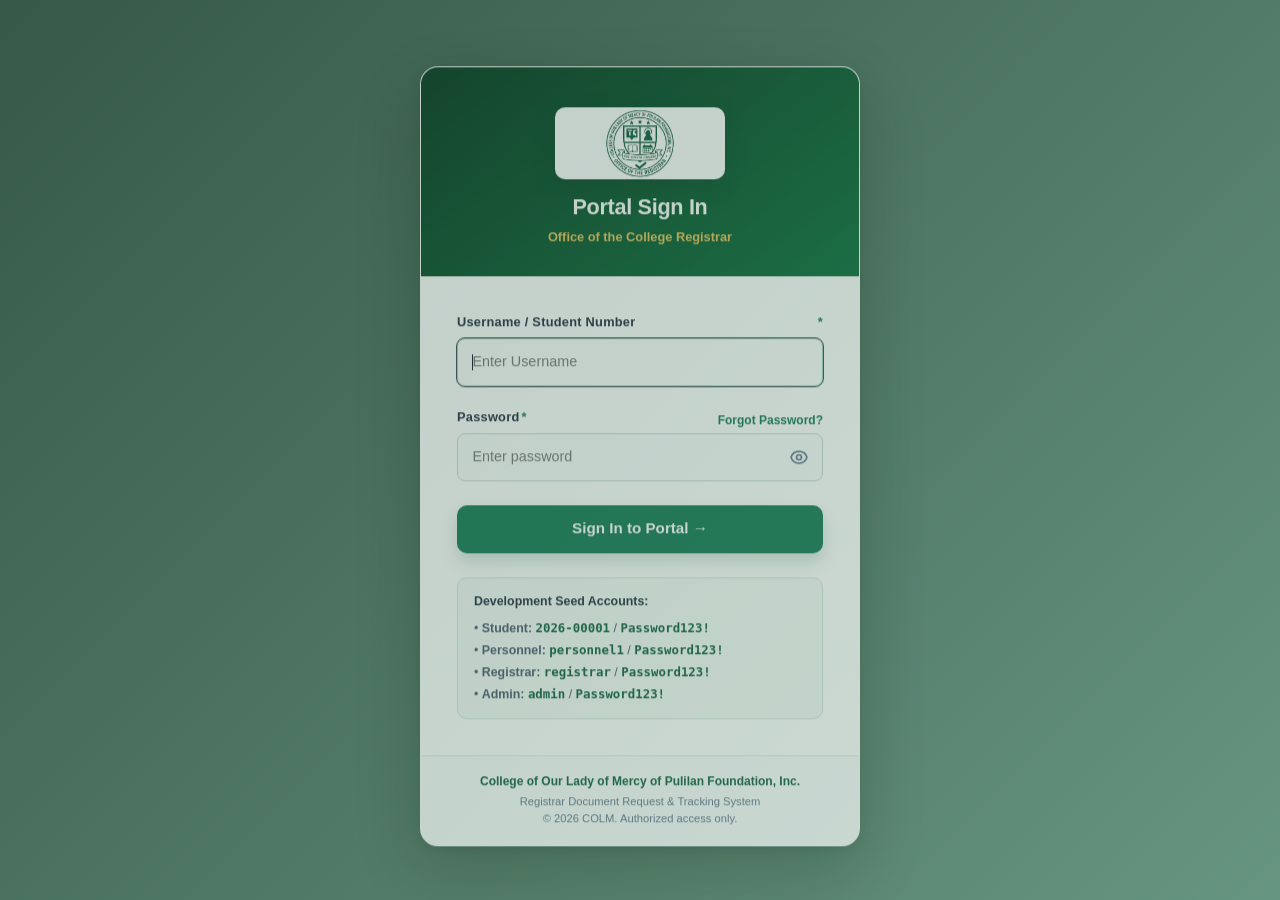
==== commit 01d14d2c: "fixing" ====
--- a/frontend/admin.html
+++ b/frontend/admin.html
@@ -20,7 +20,7 @@
         <aside class="app-sidebar" id="appSidebar">
             <div class="sidebar-header">
                 <div class="institution-logo">
-                    <img src="colmlogo.jpg" alt="COLM logo">
+                    <img src="../images/colmlogo.jpg" alt="COLM logo">
                 </div>
                 <div class="sidebar-title">
                     <h2>SYSTEM ADMIN</h2>
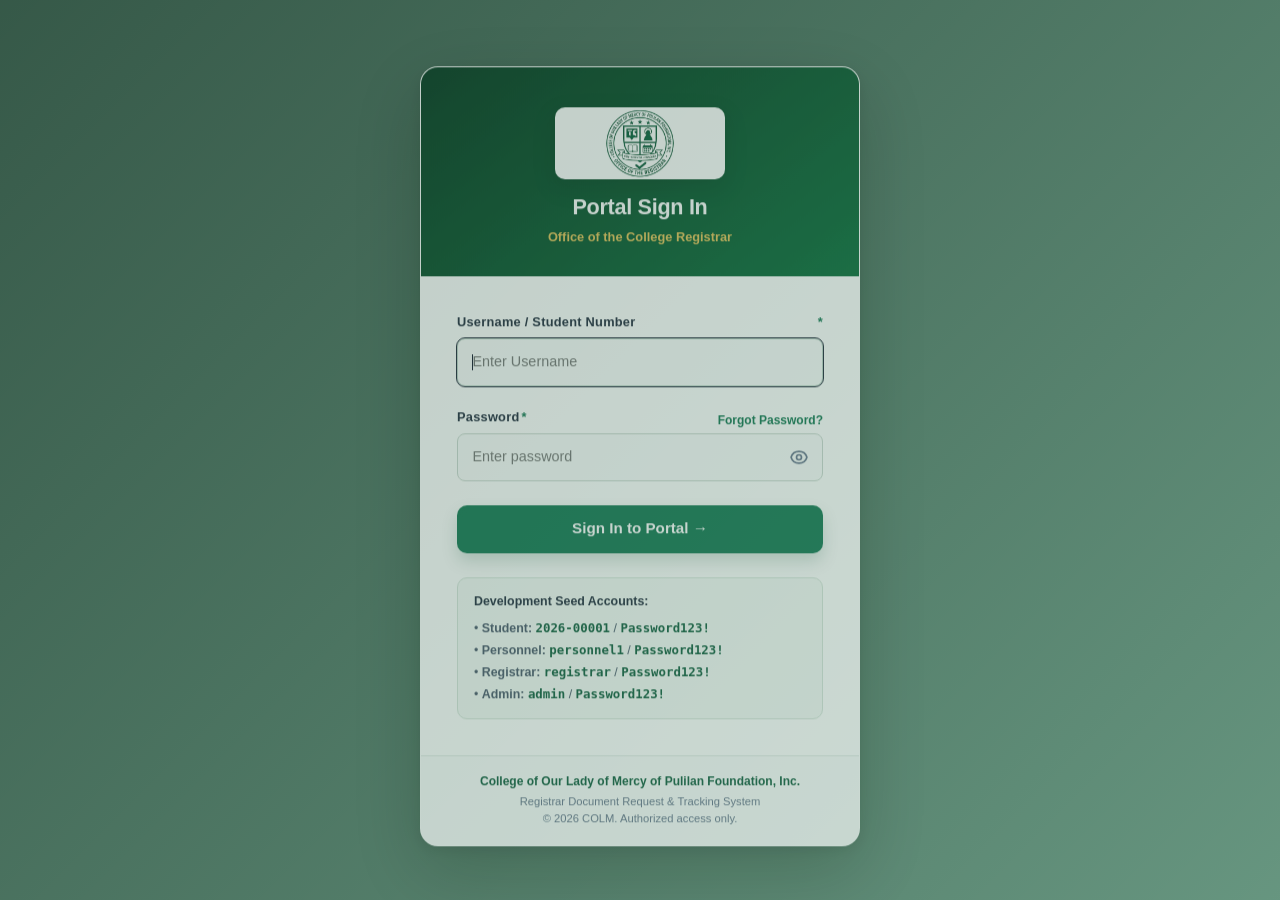
==== commit 1c5c490f: "adding and fixing" ====
--- a/frontend/admin.html
+++ b/frontend/admin.html
@@ -34,6 +34,10 @@
                     <svg fill="none" stroke="currentColor" viewBox="0 0 24 24"><path stroke-linecap="round" stroke-linejoin="round" stroke-width="2" d="M12 4.354a4 4 0 110 5.292M15 21H3v-1a6 6 0 0112 0v1zm0 0h6v-1a6 6 0 00-9-5.197M13 7a4 4 0 11-8 0 4 4 0 018 0z"/></svg>
                     <span>User Accounts</span>
                 </a>
+                <a href="#student_accounts" class="nav-item" data-view="student_accounts">
+                    <svg fill="none" stroke="currentColor" viewBox="0 0 24 24"><path fill="currentColor" d="M12 12a4 4 0 100-8 4 4 0 000 8zm-7 8a7 7 0 0114 0H5z"/></svg>
+                    <span>Student Accounts</span>
+                </a>
                 <a href="#audit" class="nav-item" data-view="audit">
                     <svg fill="none" stroke="currentColor" viewBox="0 0 24 24"><path stroke-linecap="round" stroke-linejoin="round" stroke-width="2" d="M9 12l2 2 4-4m5.618-4.016A11.955 11.955 0 0112 2.944a11.955 11.955 0 01-8.618 3.04A12.02 12.02 0 003 9c0 5.591 3.824 10.29 9 11.622 5.176-1.332 9-6.03 9-11.622 0-1.042-.133-2.052-.382-3.016z"/></svg>
                     <span>Technical Audit Logs</span>
@@ -137,7 +141,53 @@
                     </div>
                 </div>
 
-                <!-- 2. TECHNICAL AUDIT LOGS -->
+                <!-- 2. STUDENT ACCOUNT MANAGEMENT -->
+                <div class="view-pane" id="view_student_accounts" style="display:none;">
+                    <div class="card">
+                        <div class="card-header">
+                            <div>
+                                <h3 class="card-title">Student Account Management</h3>
+                                <p style="font-size:0.8rem;color:var(--slate-600);margin-top:0.25rem;">Deactivate active student login accounts matching the selected filters.</p>
+                            </div>
+                            <button type="button" class="btn btn-danger btn-sm" onclick="AdminApp.deactivateAllStudents()">Deactivate Matching Students</button>
+                        </div>
+
+                        <div class="filter-toolbar">
+                            <div class="filter-group-items">
+                                <select class="filter-select" id="adminStudentYearFilter">
+                                    <option value="">All College Years</option>
+                                    <option value="1st Year">1st Year</option>
+                                    <option value="2nd Year">2nd Year</option>
+                                    <option value="3rd Year">3rd Year</option>
+                                    <option value="4th Year">4th Year</option>
+                                </select>
+                                <select class="filter-select" id="adminStudentCourseFilter">
+                                    <option value="">All College Courses</option>
+                                    <option value="Bachelor of Science in Information Technology">BS Information Technology</option>
+                                    <option value="Bachelor of Science in Business Administration">BS Business Administration</option>
+                                    <option value="Bachelor of Elementary Education">Bachelor of Elementary Education</option>
+                                    <option value="Bachelor of Secondary Education">Bachelor of Secondary Education</option>
+                                </select>
+                            </div>
+                        </div>
+
+                        <div class="table-responsive">
+                            <table class="data-table">
+                                <thead>
+                                    <tr>
+                                        <th>Student Number</th>
+                                        <th>Full Name</th>
+                                        <th>Course / Year</th>
+                                        <th>Account Status</th>
+                                    </tr>
+                                </thead>
+                                <tbody id="adminStudentsTbody"></tbody>
+                            </table>
+                        </div>
+                    </div>
+                </div>
+
+                <!-- 3. TECHNICAL AUDIT LOGS -->
                 <div class="view-pane" id="view_audit" style="display:none;">
                     <div class="card">
                         <div class="card-header">
--- a/frontend/css/notifications.css
+++ b/frontend/css/notifications.css
@@ -75,6 +75,20 @@
     background-color: var(--slate-100);
 }
 
+.btn-notif-delete {
+    position: absolute;
+    top: 0.7rem;
+    right: 0.7rem;
+    padding: 0.3rem;
+    color: var(--slate-400);
+    border-radius: var(--radius-sm);
+}
+
+.btn-notif-delete:hover {
+    color: var(--primary-700);
+    background: var(--slate-100);
+}
+
 /* Toast Semantic Themes */
 .toast.toast-success {
     border-left-color: #10B981;
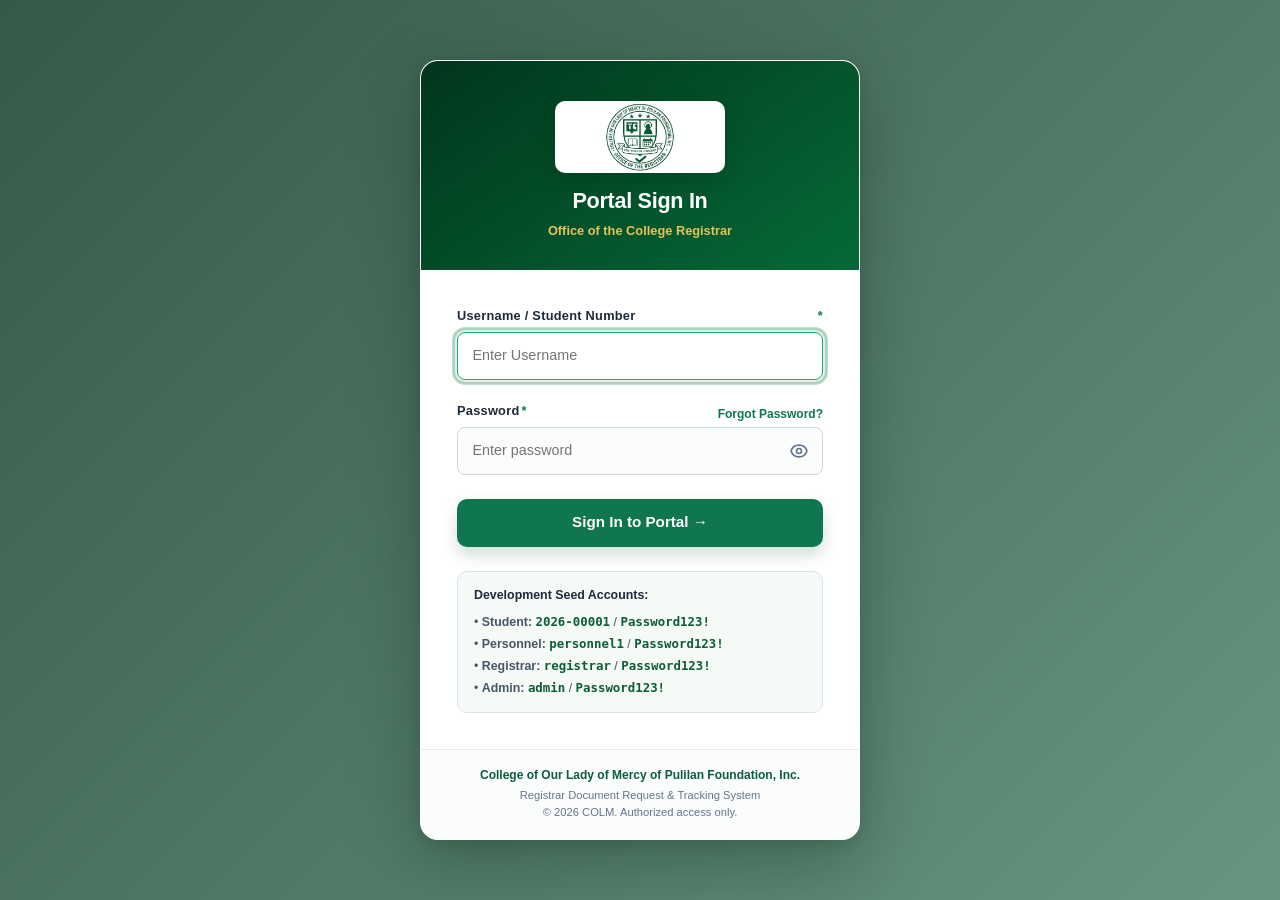
==== commit f3d68eaf: "fixing admin" ====
--- a/frontend/admin.html
+++ b/frontend/admin.html
@@ -154,6 +154,12 @@
 
                         <div class="filter-toolbar">
                             <div class="filter-group-items">
+                                <select class="filter-select" id="adminStudentEducationFilter">
+                                    <option value="">All Programs</option>
+                                    <option value="Junior High School">Junior High</option>
+                                    <option value="Senior High School">Senior High</option>
+                                    <option value="College">College</option>
+                                </select>
                                 <select class="filter-select" id="adminStudentYearFilter">
                                     <option value="">All College Years</option>
                                     <option value="1st Year">1st Year</option>
@@ -167,6 +173,9 @@
                                     <option value="Bachelor of Science in Business Administration">BS Business Administration</option>
                                     <option value="Bachelor of Elementary Education">Bachelor of Elementary Education</option>
                                     <option value="Bachelor of Secondary Education">Bachelor of Secondary Education</option>
+                                </select>
+                                <select class="filter-select" id="adminStudentSectionFilter">
+                                    <option value="">All Sections</option>
                                 </select>
                             </div>
                         </div>
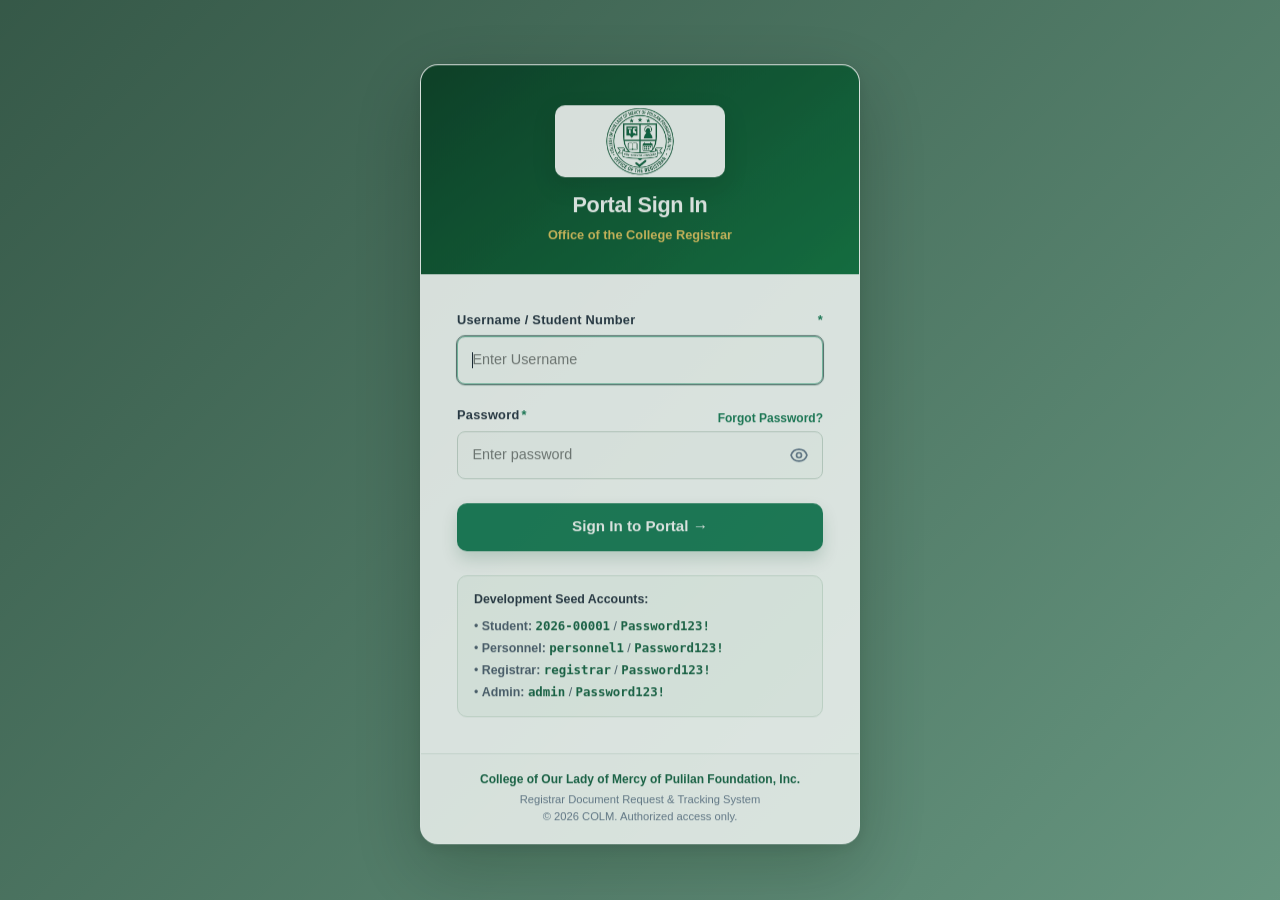
==== commit a552c72d: "removing" ====
--- a/frontend/admin.html
+++ b/frontend/admin.html
@@ -34,10 +34,6 @@
                     <svg fill="none" stroke="currentColor" viewBox="0 0 24 24"><path stroke-linecap="round" stroke-linejoin="round" stroke-width="2" d="M12 4.354a4 4 0 110 5.292M15 21H3v-1a6 6 0 0112 0v1zm0 0h6v-1a6 6 0 00-9-5.197M13 7a4 4 0 11-8 0 4 4 0 018 0z"/></svg>
                     <span>User Accounts</span>
                 </a>
-                <a href="#student_accounts" class="nav-item" data-view="student_accounts">
-                    <svg fill="none" stroke="currentColor" viewBox="0 0 24 24"><path fill="currentColor" d="M12 12a4 4 0 100-8 4 4 0 000 8zm-7 8a7 7 0 0114 0H5z"/></svg>
-                    <span>Student Accounts</span>
-                </a>
                 <a href="#audit" class="nav-item" data-view="audit">
                     <svg fill="none" stroke="currentColor" viewBox="0 0 24 24"><path stroke-linecap="round" stroke-linejoin="round" stroke-width="2" d="M9 12l2 2 4-4m5.618-4.016A11.955 11.955 0 0112 2.944a11.955 11.955 0 01-8.618 3.04A12.02 12.02 0 003 9c0 5.591 3.824 10.29 9 11.622 5.176-1.332 9-6.03 9-11.622 0-1.042-.133-2.052-.382-3.016z"/></svg>
                     <span>Technical Audit Logs</span>
@@ -141,62 +137,7 @@
                     </div>
                 </div>
 
-                <!-- 2. STUDENT ACCOUNT MANAGEMENT -->
-                <div class="view-pane" id="view_student_accounts" style="display:none;">
-                    <div class="card">
-                        <div class="card-header">
-                            <div>
-                                <h3 class="card-title">Student Account Management</h3>
-                                <p style="font-size:0.8rem;color:var(--slate-600);margin-top:0.25rem;">Deactivate active student login accounts matching the selected filters.</p>
-                            </div>
-                            <button type="button" class="btn btn-danger btn-sm" onclick="AdminApp.deactivateAllStudents()">Deactivate Matching Students</button>
-                        </div>
-
-                        <div class="filter-toolbar">
-                            <div class="filter-group-items">
-                                <select class="filter-select" id="adminStudentEducationFilter">
-                                    <option value="">All Programs</option>
-                                    <option value="Junior High School">Junior High</option>
-                                    <option value="Senior High School">Senior High</option>
-                                    <option value="College">College</option>
-                                </select>
-                                <select class="filter-select" id="adminStudentYearFilter">
-                                    <option value="">All College Years</option>
-                                    <option value="1st Year">1st Year</option>
-                                    <option value="2nd Year">2nd Year</option>
-                                    <option value="3rd Year">3rd Year</option>
-                                    <option value="4th Year">4th Year</option>
-                                </select>
-                                <select class="filter-select" id="adminStudentCourseFilter">
-                                    <option value="">All College Courses</option>
-                                    <option value="Bachelor of Science in Information Technology">BS Information Technology</option>
-                                    <option value="Bachelor of Science in Business Administration">BS Business Administration</option>
-                                    <option value="Bachelor of Elementary Education">Bachelor of Elementary Education</option>
-                                    <option value="Bachelor of Secondary Education">Bachelor of Secondary Education</option>
-                                </select>
-                                <select class="filter-select" id="adminStudentSectionFilter">
-                                    <option value="">All Sections</option>
-                                </select>
-                            </div>
-                        </div>
-
-                        <div class="table-responsive">
-                            <table class="data-table">
-                                <thead>
-                                    <tr>
-                                        <th>Student Number</th>
-                                        <th>Full Name</th>
-                                        <th>Course / Year</th>
-                                        <th>Account Status</th>
-                                    </tr>
-                                </thead>
-                                <tbody id="adminStudentsTbody"></tbody>
-                            </table>
-                        </div>
-                    </div>
-                </div>
-
-                <!-- 3. TECHNICAL AUDIT LOGS -->
+                <!-- 2. TECHNICAL AUDIT LOGS -->
                 <div class="view-pane" id="view_audit" style="display:none;">
                     <div class="card">
                         <div class="card-header">
